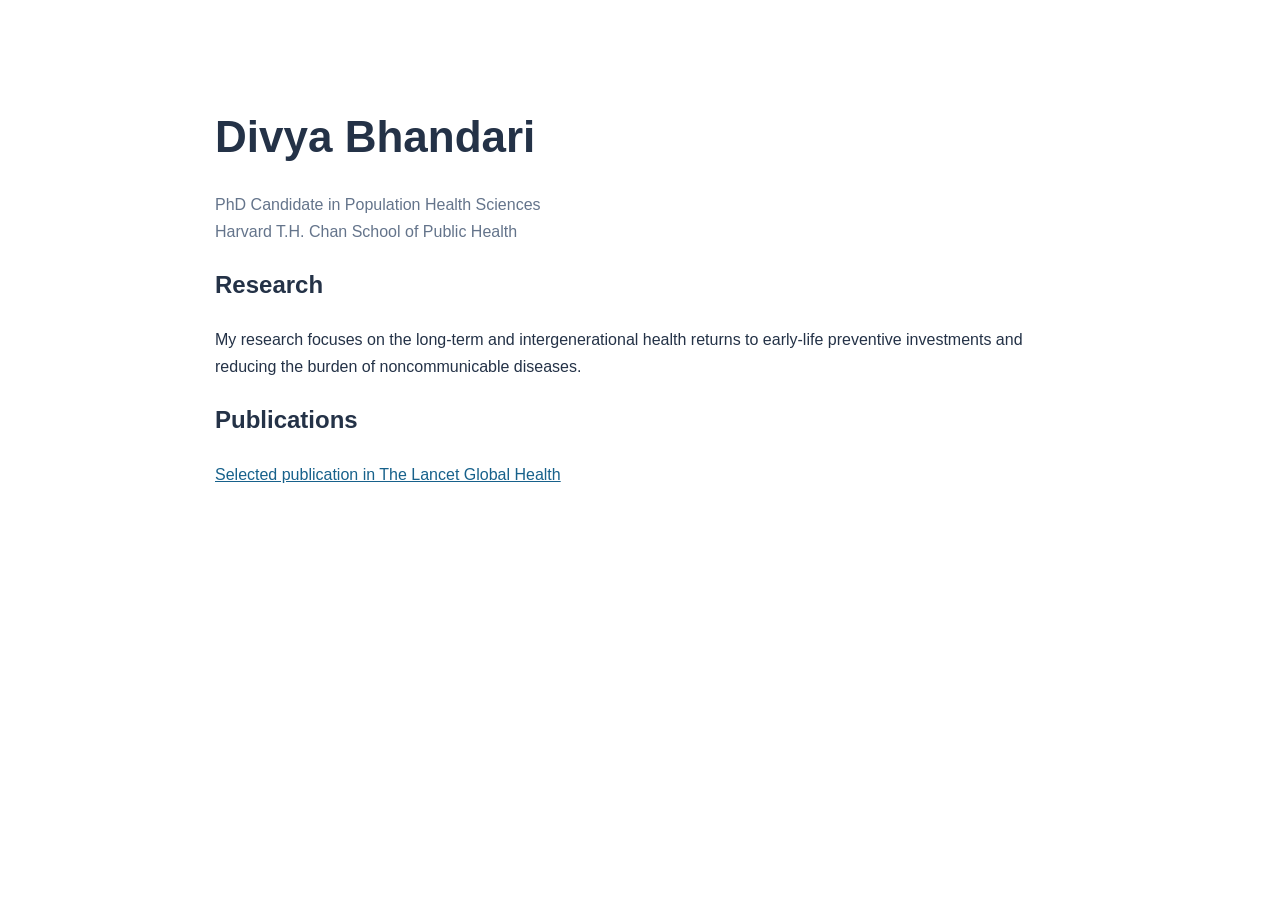
==== index.html @ 59390488 "Create index.html" ====
<!DOCTYPE html>
<html lang="en">
<head>
  <meta charset="UTF-8">
  <meta name="viewport" content="width=device-width, initial-scale=1">
  <title>Divya Bhandari | Harvard University</title>
  <style>
    body {
      font-family: Arial, sans-serif;
      max-width: 850px;
      margin: 100px auto;
      padding: 0 24px;
      line-height: 1.7;
      color: #243247;
    }
    h1 { font-size: 44px; margin-bottom: 0; }
    .subtitle { color: #64748b; }
    a { color: #17618b; }
  </style>
</head>
<body>
  <h1>Divya Bhandari</h1>
  <p class="subtitle">
    PhD Candidate in Population Health Sciences<br>
    Harvard T.H. Chan School of Public Health
  </p>

  <h2>Research</h2>
  <p>
    My research focuses on the long-term and
    intergenerational health returns to early-life
    preventive investments and reducing the burden
    of noncommunicable diseases.
  </p>

  <h2>Publications</h2>
  <p>
    <a href="https://www.thelancet.com/journals/langlo/article/PIIS2214-109X(25)00300-6/fulltext">
      Selected publication in The Lancet Global Health
    </a>
  </p>
</body>
</html>
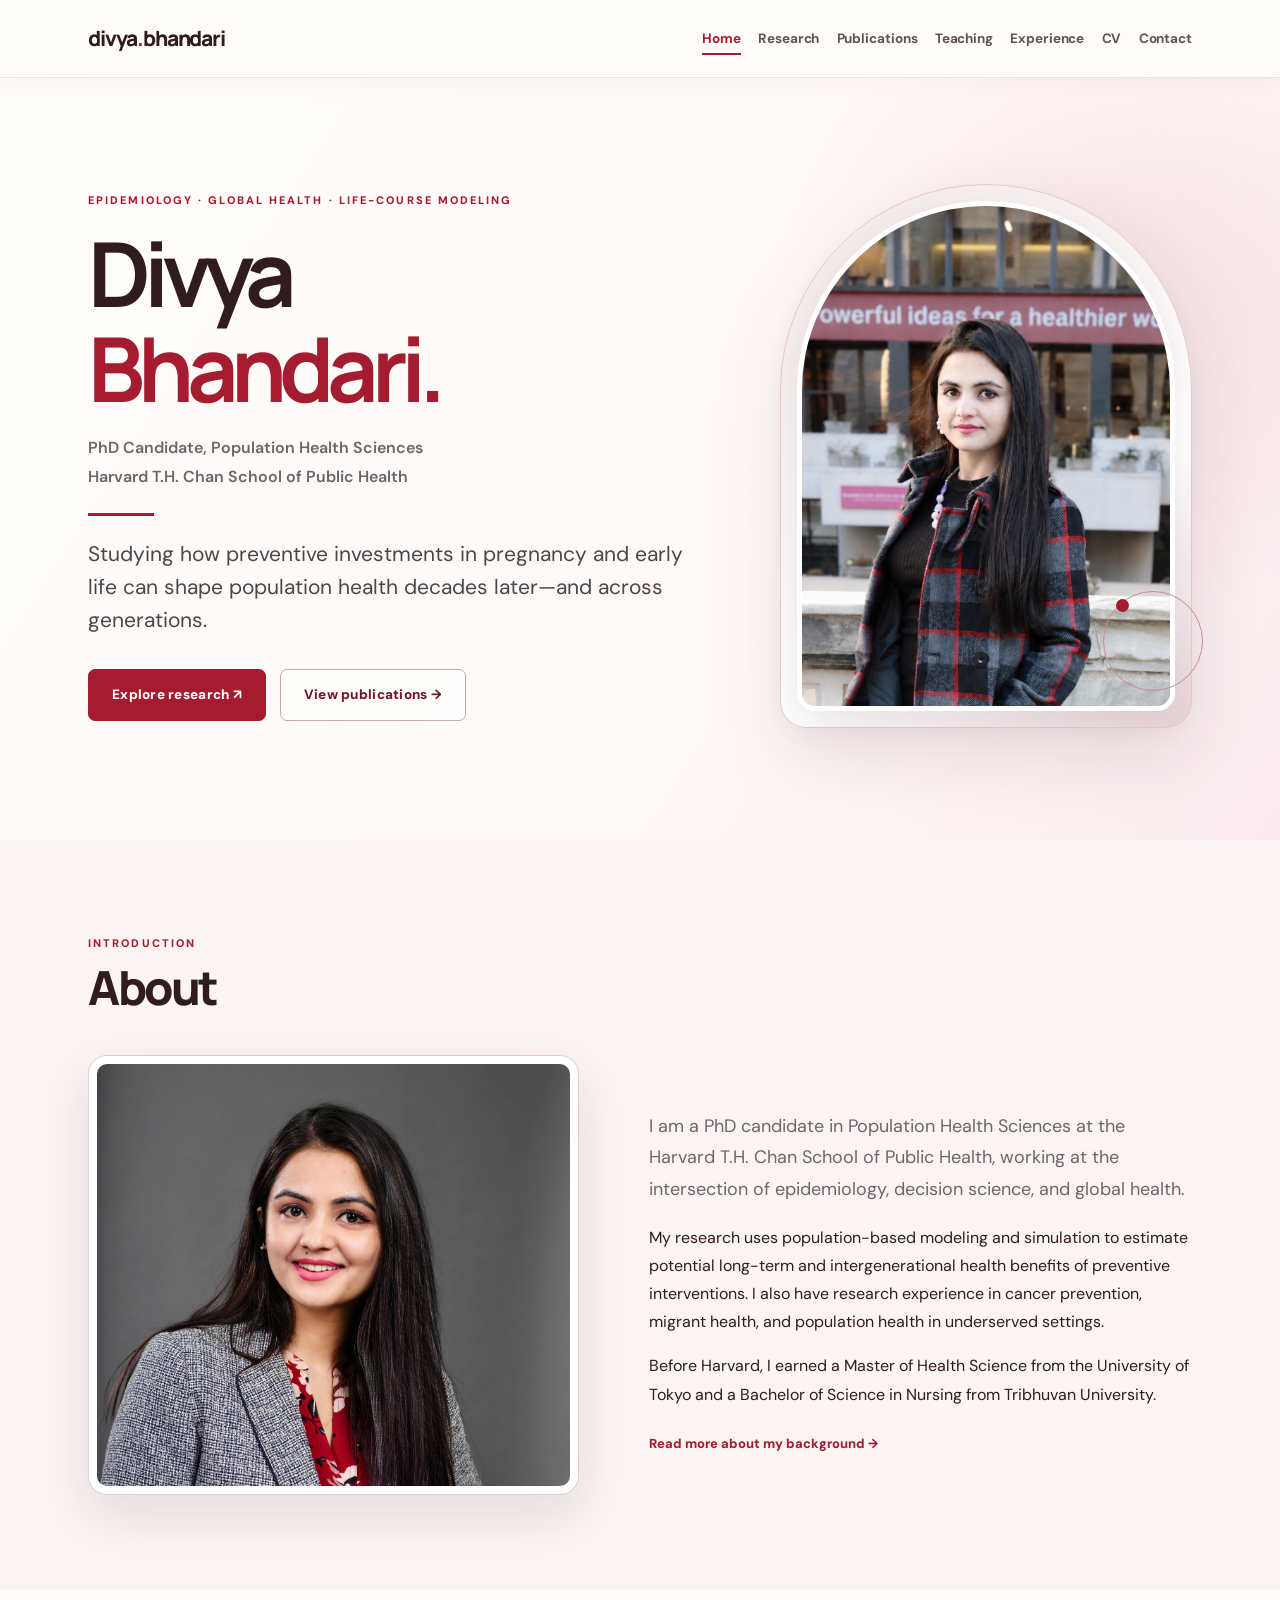
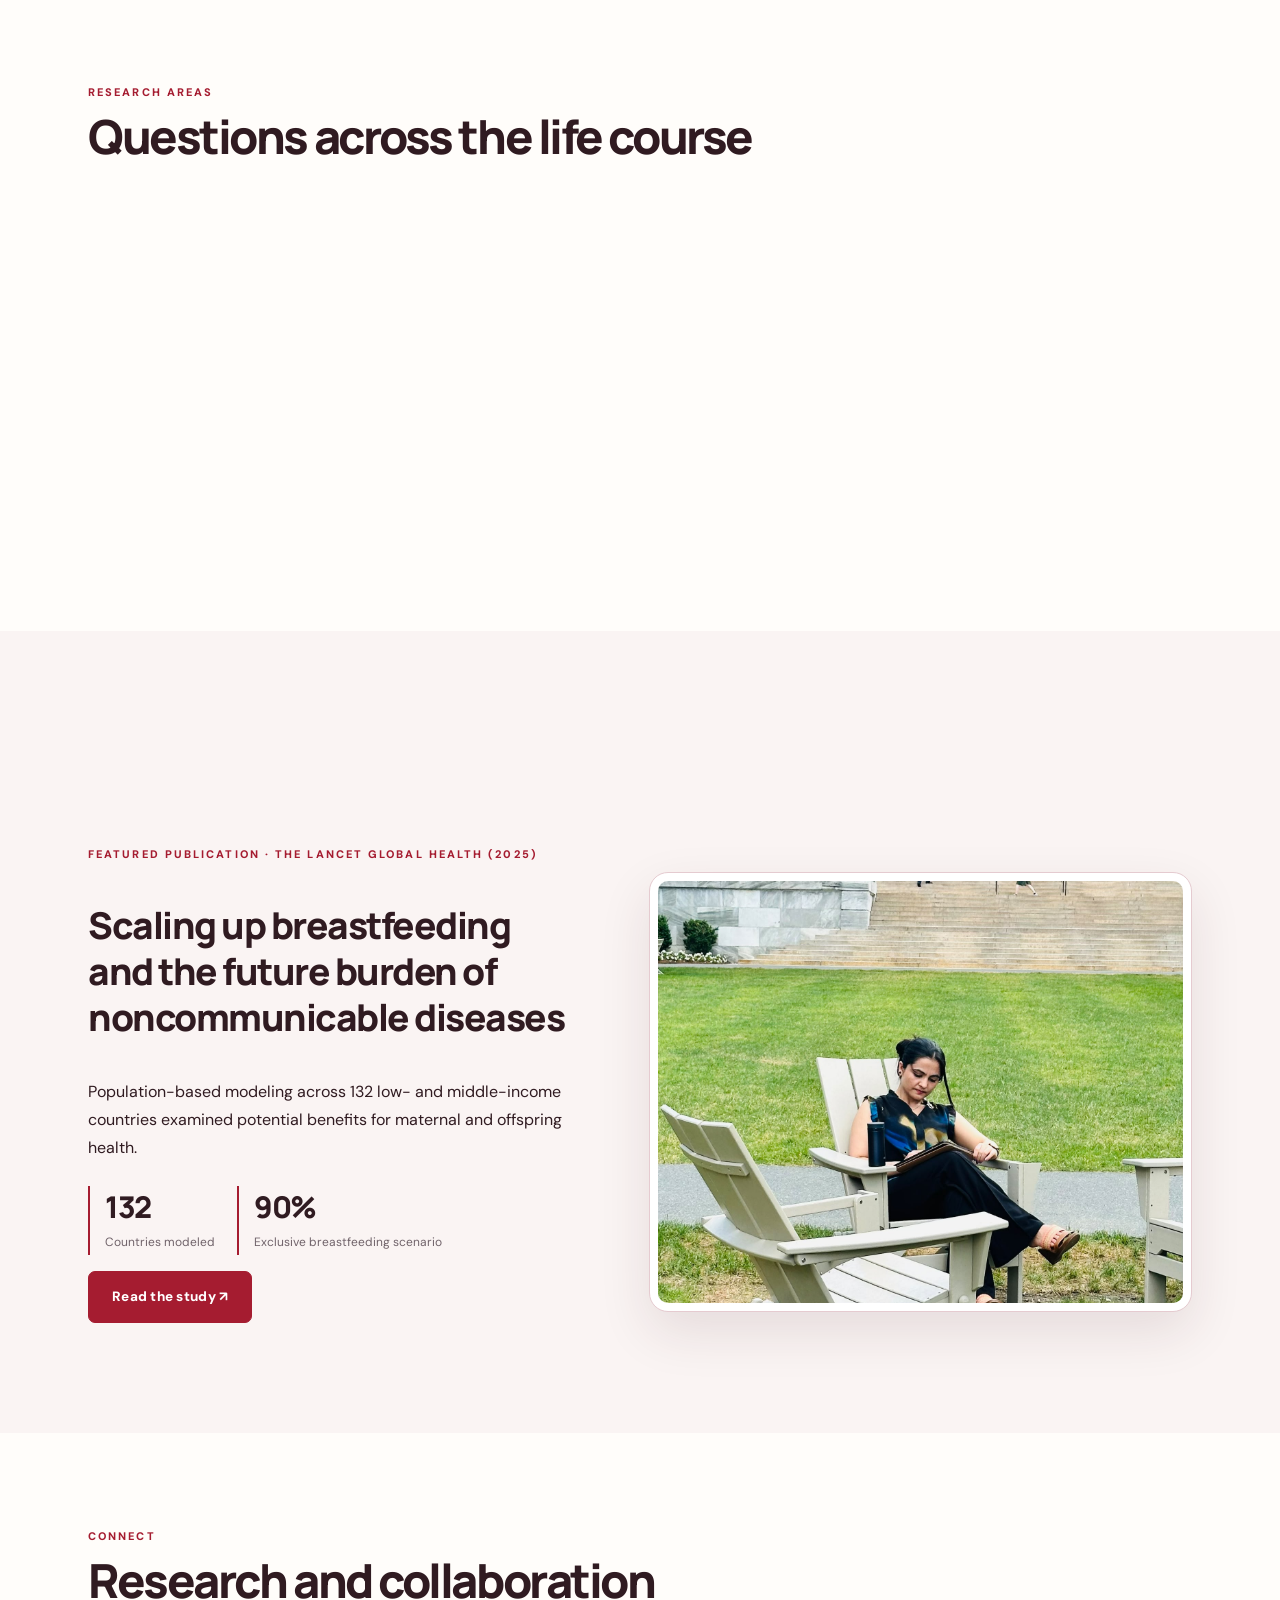
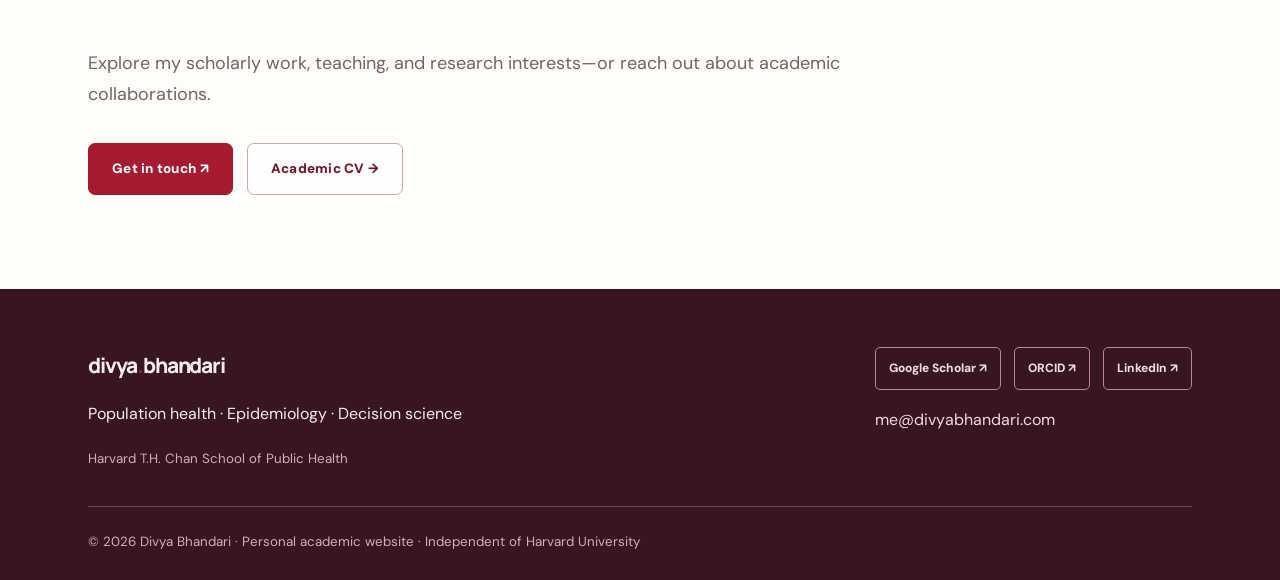
==== commit 0385853d: "Update academic website design" ====
--- a/index.html
+++ b/index.html
@@ -1,44 +1,2 @@
-
 <!DOCTYPE html>
-<html lang="en">
-<head>
-  <meta charset="UTF-8">
-  <meta name="viewport" content="width=device-width, initial-scale=1">
-  <title>Divya Bhandari | Harvard University</title>
-  <style>
-    body {
-      font-family: Arial, sans-serif;
-      max-width: 850px;
-      margin: 100px auto;
-      padding: 0 24px;
-      line-height: 1.7;
-      color: #243247;
-    }
-    h1 { font-size: 44px; margin-bottom: 0; }
-    .subtitle { color: #64748b; }
-    a { color: #17618b; }
-  </style>
-</head>
-<body>
-  <h1>Divya Bhandari</h1>
-  <p class="subtitle">
-    PhD Candidate in Population Health Sciences<br>
-    Harvard T.H. Chan School of Public Health
-  </p>
-
-  <h2>Research</h2>
-  <p>
-    My research focuses on the long-term and
-    intergenerational health returns to early-life
-    preventive investments and reducing the burden
-    of noncommunicable diseases.
-  </p>
-
-  <h2>Publications</h2>
-  <p>
-    <a href="https://www.thelancet.com/journals/langlo/article/PIIS2214-109X(25)00300-6/fulltext">
-      Selected publication in The Lancet Global Health
-    </a>
-  </p>
-</body>
-</html>
+<html lang="en"><head><meta charset="utf-8"/><meta content="width=device-width,initial-scale=1" name="viewport"/><meta content="Academic website of Divya Bhandari, PhD candidate in Population Health Sciences at Harvard University." name="description"/><meta content="#4a1020" name="theme-color"/><title>Home | Divya Bhandari</title><link href="https://www.divyabhandari.com/index.html" rel="canonical"/><link href="assets/css/style.css" rel="stylesheet"/><link href="assets/favicon.svg" rel="icon" type="image/svg+xml"/></head><body><a class="skip" href="#main">Skip to content</a><header class="site-header"><div class="container nav"><a class="wordmark" href="index.html">divya<span>.</span>bhandari</a><button aria-expanded="false" aria-label="Toggle navigation" class="nav-toggle">☰ Menu</button><nav aria-label="Primary navigation" class="navlinks"><a aria-current="page" href="index.html">Home</a><a href="research.html">Research</a><a href="publications.html">Publications</a><a href="teaching.html">Teaching</a><a href="experience.html">Experience</a><a href="cv.html">CV</a><a href="contact.html">Contact</a></nav></div></header><main id="main"><section class="hero"><div class="container hero-grid"><div class="reveal"><div class="eyebrow">Epidemiology · Global Health · Life-course Modeling</div><h1>Divya<br/><em>Bhandari.</em></h1><p class="hero-meta">PhD Candidate, Population Health Sciences<br/>Harvard T.H. Chan School of Public Health</p><span class="accent-line"></span><p class="lede">Studying how preventive investments in pregnancy and early life can shape population health decades later—and across generations.</p><div class="actions"><a class="btn primary" href="research.html">Explore research ↗</a><a class="btn secondary" href="publications.html">View publications →</a></div></div><div class="hero-image reveal"><img alt="Portrait of Divya Bhandari" height="1150" onerror="this.onerror=null;this.src='assets/images/photo-placeholder.svg';" src="assets/images/Headshot1.png" width="900"/><div aria-hidden="true" class="orbit"></div></div></div></section><section class="section alt"><div class="container"><div class="section-head reveal"><div><div class="eyebrow">Introduction</div><h2>About</h2></div></div><div class="split"><div class="reveal"><img alt="Divya Bhandari" class="photo" loading="lazy" onerror="this.onerror=null;this.src='assets/images/photo-placeholder.svg';" src="assets/images/Headshot2.JPG"/></div><div class="reveal"><p class="intro">I am a PhD candidate in Population Health Sciences at the Harvard T.H. Chan School of Public Health, working at the intersection of epidemiology, decision science, and global health.</p><p>My research uses population-based modeling and simulation to estimate potential long-term and intergenerational health benefits of preventive interventions. I also have research experience in cancer prevention, migrant health, and population health in underserved settings.</p><p>Before Harvard, I earned a Master of Health Science from the University of Tokyo and a Bachelor of Science in Nursing from Tribhuvan University.</p><a class="link" href="experience.html">Read more about my background →</a></div></div></div></section><section class="section"><div class="container"><div class="section-head reveal"><div><div class="eyebrow">Research areas</div><h2>Questions across the life course</h2></div></div><div class="cols3"><a class="card reveal" href="research.html#life-course"><span class="kicker">01 / Core research</span><h3>Early-life prevention &amp; life-course health</h3><p>Estimating how interventions during critical early periods may affect chronic disease across adulthood and generations.</p><span class="link">Explore →</span></a><a class="card reveal" href="research.html#nutrition"><span class="kicker">02 / Dissertation</span><h3>Nutrition &amp; population health modeling</h3><p>Breastfeeding, micronutrient supplementation, food fortification, and projected NCD outcomes.</p><span class="link">Explore →</span></a><a class="card reveal" href="research.html#other"><span class="kicker">03 / Additional research</span><h3>Cancer prevention &amp; health equity</h3><p>Research on screening behaviors, migrant health, and access to preventive services.</p><span class="link">Explore →</span></a></div></div></section><section class="section alt"><div class="container"><div class="section-head reveal"><div><div class="eyebrow">Selected paper</div><h2>Featured research</h2></div></div><div class="split"><div class="reveal"><div class="eyebrow">Featured publication · The Lancet Global Health (2025)</div><h3 style="font:800 clamp(25px,3vw,37px)/1.25 Manrope;letter-spacing:-.04em">Scaling up breastfeeding and the future burden of noncommunicable diseases</h3><p>Population-based modeling across 132 low- and middle-income countries examined potential benefits for maternal and offspring health.</p><div class="stat-row"><div class="stat"><strong>132</strong><span>Countries modeled</span></div><div class="stat"><strong>90%</strong><span>Exclusive breastfeeding scenario</span></div></div><p><a class="btn primary" href="https://www.thelancet.com/journals/langlo/article/PIIS2214-109X(25)00300-6/fulltext" rel="noopener" target="_blank">Read the study ↗</a></p></div><div class="reveal"><img alt="Research and academic activities" class="photo" loading="lazy" onerror="this.onerror=null;this.src='assets/images/photo-placeholder.svg';" src="assets/images/ResearchShot1.jpeg"/></div></div></div></section><section class="section"><div class="container"><div class="section-head reveal"><div><div class="eyebrow">Connect</div><h2>Research and collaboration</h2></div></div><div class="reveal"><p class="intro">Explore my scholarly work, teaching, and research interests—or reach out about academic collaborations.</p><div class="actions"><a class="btn primary" href="contact.html">Get in touch ↗</a><a class="btn secondary" href="cv.html">Academic CV →</a></div></div></div></section></main><footer class="footer"><div class="container"><div class="footgrid"><div><div class="wordmark">divya<span>.</span>bhandari</div><p>Population health · Epidemiology · Decision science</p><small>Harvard T.H. Chan School of Public Health</small></div><div><div class="socials"><a href="https://scholar.google.com/citations?user=fD8IorwAAAAJ&amp;hl=en" rel="noopener" target="_blank">Google Scholar ↗</a><a href="https://orcid.org/0000-0001-7720-9150" rel="noopener" target="_blank">ORCID ↗</a><a href="https://www.linkedin.com/in/divya-bhandari-harvard/" rel="noopener" target="_blank">LinkedIn ↗</a></div><p><a href="mailto:me@divyabhandari.com">me@divyabhandari.com</a></p></div></div><div class="foot-bottom"><small>© 2026 Divya Bhandari · Personal academic website · Independent of Harvard University</small></div></div></footer><script defer="" src="assets/js/site.js"></script></body></html>
--- a/assets/css/style.css
+++ b/assets/css/style.css
@@ -0,0 +1,52 @@
+@import url('https://fonts.googleapis.com/css2?family=DM+Sans:wght@400;500;600;700&family=Manrope:wght@400;500;600;700;800&display=swap');
+:root{--ink:#301b21;--muted:#70636a;--teal:#a51c30;--teal2:#f8e7eb;--blue:#681829;--paper:#fffdfa;--line:#eadde0;--card:#fff;--shadow:0 26px 80px rgba(77,21,36,.11)}*{box-sizing:border-box}html{scroll-behavior:smooth}body{margin:0;background:var(--paper);color:var(--ink);font:16px/1.7 'DM Sans',system-ui,sans-serif}a{color:inherit;text-decoration:none}button{font:inherit}a:focus-visible,button:focus-visible,input:focus-visible{outline:3px solid #e0a85b;outline-offset:3px}.container{max-width:1160px;margin:auto;padding:0 28px}.skip{position:absolute;left:-9999px}.skip:focus{left:10px;top:10px;background:white;padding:12px;z-index:100}.site-header{height:84px;position:sticky;top:0;z-index:40;border-bottom:1px solid rgba(234,221,224,.9);background:rgba(255,253,250,.94);backdrop-filter:blur(15px)}.nav{height:100%;display:flex;align-items:center;justify-content:space-between;gap:20px}.wordmark{font-family:Manrope,sans-serif;font-size:19px;font-weight:800;letter-spacing:-.04em;white-space:nowrap}.wordmark span{color:var(--teal)}.navlinks{display:flex;gap:26px;align-items:center}.navlinks a{font-size:13px;font-weight:700;color:#5d5358;transition:color .2s}.navlinks a:hover,.navlinks a[aria-current=page]{color:var(--teal)}.nav-toggle{display:none;background:none;border:0;cursor:pointer;padding:10px;color:var(--ink)}.eyebrow{text-transform:uppercase;letter-spacing:.19em;font-size:11px;font-weight:800;color:var(--teal)}.hero{padding:100px 0 108px;overflow:hidden;position:relative}.hero:before{content:'';position:absolute;width:490px;height:490px;background:radial-gradient(circle,#f8e5ea,transparent 70%);right:-120px;top:-130px;pointer-events:none}.hero-grid{display:grid;grid-template-columns:1.2fr .8fr;gap:74px;align-items:center}.hero h1{font-family:Manrope,sans-serif;font-size:clamp(52px,7vw,94px);letter-spacing:-.075em;line-height:1.06;margin:16px 0 18px}.hero h1 em{font-style:normal;color:var(--teal)}.lede{font-size:21px;line-height:1.58;color:#574e53;max-width:690px}.hero-meta{color:var(--muted);font-weight:600}.hero-image{position:relative}.hero-image img{width:100%;height:510px;object-fit:cover;border-radius:200px 200px 24px 24px;box-shadow:var(--shadow)}.orbit{position:absolute;right:-22px;bottom:28px;width:100px;height:100px;border:1px solid #bf7c8b;border-radius:50%;animation:spin 22s linear infinite}.orbit:before{content:'';position:absolute;top:7px;left:12px;width:13px;height:13px;background:var(--teal);border-radius:50%}@keyframes spin{to{transform:rotate(360deg)}}.actions{display:flex;gap:14px;flex-wrap:wrap;margin-top:32px}.btn{display:inline-flex;align-items:center;justify-content:center;gap:8px;padding:13px 23px;border-radius:6px;font-size:13px;letter-spacing:.02em;font-weight:800;border:1px solid var(--ink);transition:transform .2s,background .2s}.btn:hover{transform:translateY(-3px)}.btn.primary{background:var(--ink);color:white}.btn.secondary{background:transparent}.btn.small{padding:9px 15px}.section{padding:86px 0}.section.alt{background:#faf3f2}.section-head{display:flex;justify-content:space-between;align-items:end;gap:25px;margin-bottom:32px}.section h2,.page-title{font-family:Manrope,sans-serif;font-weight:800;letter-spacing:-.052em;line-height:1.18}.section h2{font-size:clamp(32px,4vw,47px);margin:7px 0}.page-title{font-size:clamp(43px,5vw,66px);margin:12px 0 18px}.intro{max-width:820px;color:var(--muted);font-size:18px}.cols2{display:grid;grid-template-columns:1fr 1fr;gap:26px}.cols3{display:grid;grid-template-columns:repeat(3,1fr);gap:20px}.card{background:var(--card);padding:29px;border:1px solid var(--line);border-radius:11px;box-shadow:0 12px 30px rgba(21,55,70,.025);transition:transform .3s,box-shadow .3s}.card:hover{transform:translateY(-4px);box-shadow:var(--shadow)}.card h3{font:800 20px/1.35 Manrope,sans-serif;letter-spacing:-.02em;margin:12px 0}.card p{color:var(--muted);margin:0 0 13px}.kicker{font-size:11px;font-weight:800;text-transform:uppercase;letter-spacing:.13em;color:var(--teal)}.link{display:inline-block;font-size:13px;font-weight:800;color:var(--teal);margin-top:8px}.stat-row{display:flex;gap:22px;flex-wrap:wrap;margin-top:24px}.stat{border-left:2px solid var(--teal);padding-left:15px}.stat strong{display:block;font:800 30px Manrope;letter-spacing:-.05em}.stat span{font-size:12px;color:var(--muted)}.split{display:grid;grid-template-columns:.95fr 1.05fr;gap:70px;align-items:center}.photo{width:100%;display:block;border-radius:10px;object-fit:cover;max-height:440px}.page-head{padding:88px 0 47px;border-bottom:1px solid var(--line)}.page-head .intro{margin-top:15px}.timeline{border-left:1px solid #cf9caa;padding-left:28px}.timeline-item{position:relative;margin:0 0 32px}.timeline-item:before{content:'';position:absolute;left:-34px;top:9px;width:11px;height:11px;border-radius:50%;background:var(--teal)}.timeline-item h3{margin:3px 0 6px;font:800 20px Manrope}.timeline-item p{margin:5px 0;color:var(--muted)}.pub-toolbar{display:flex;gap:10px;flex-wrap:wrap;align-items:center;margin-bottom:25px}.chip{border:1px solid #e1ced1;border-radius:30px;background:white;color:#64565c;cursor:pointer;font-size:12px;font-weight:800;padding:9px 14px}.chip.active{background:var(--ink);color:white;border-color:var(--ink)}.search{padding:12px 14px;border-radius:7px;border:1px solid #e2d3d6;min-width:230px;flex:1;font:inherit;font-size:13px}.pub{background:white;border:1px solid var(--line);border-radius:9px;padding:23px 26px;margin:12px 0;transition:border-color .2s}.pub:hover{border-color:#cc7785}.pub h3{font:800 16px/1.5 Manrope;margin:6px 0}.pub p{color:var(--muted);font-size:13px;margin:4px 0}.pub a{font-weight:800;color:var(--teal);font-size:13px}.pill{background:#fae7eb;border-radius:4px;padding:4px 8px;color:#85283b;font-size:10px;font-weight:800;text-transform:uppercase;letter-spacing:.07em}.gallery{display:grid;grid-template-columns:1fr 1fr;gap:18px}.gallery figure{margin:0}.gallery img{width:100%;height:290px;object-fit:cover;border-radius:10px}.gallery figcaption{font-size:12px;color:var(--muted);padding:8px 0}.footer{background:#371522;color:#f8ecee;padding:58px 0 25px}.footgrid{display:flex;justify-content:space-between;gap:30px;flex-wrap:wrap}.footer a{color:#f5d9df}.footer small{color:#d3aeb6}.foot-bottom{border-top:1px solid #744451;padding-top:20px;margin-top:34px}.socials{display:flex;gap:13px;flex-wrap:wrap}.socials a{border:1px solid #b98591;border-radius:5px;padding:10px 13px;font-size:12px;font-weight:800}.socials a:hover{background:#753447}.two-up{display:grid;grid-template-columns:repeat(2,minmax(0,1fr));gap:20px}.notice{padding:15px 18px;border-left:3px solid var(--teal);background:#fcf0f2;color:#774452;font-size:13px}.reveal{opacity:0;transform:translateY(22px);transition:opacity .7s ease,transform .7s ease}.reveal.visible{opacity:1;transform:none}.accent-line{display:block;width:66px;height:3px;background:var(--teal);margin:22px 0}.hide{display:none!important}
+@media(max-width:850px){.nav-toggle{display:block}.navlinks{display:none;position:absolute;top:83px;left:0;right:0;padding:24px;background:var(--paper);box-shadow:0 20px 30px #17293320;flex-direction:column;align-items:stretch;gap:14px}.navlinks.open{display:flex}.hero-grid,.split{grid-template-columns:1fr;gap:38px}.hero{padding:65px 0}.hero-image{max-width:450px}.hero-image img{height:410px}.cols3{grid-template-columns:1fr 1fr}.section{padding:66px 0}}@media(max-width:600px){.container{padding:0 20px}.hero h1{font-size:56px}.cols2,.cols3,.two-up,.gallery{grid-template-columns:1fr}.section-head{display:block}.page-head{padding:58px 0 35px}.gallery img{height:250px}}@media(prefers-reduced-motion:reduce){*,*:before,*:after{scroll-behavior:auto!important;animation:none!important;transition:none!important}.reveal{opacity:1;transform:none}}
+
+/* Crimson academic redesign: restrained typography, fluid navigation, polished interaction. */
+:root{--crimson:#a51c30;--crimson-dark:#71152a;--cream:#fffdfa}
+body{font-size:16px;line-height:1.76;text-rendering:optimizeLegibility}
+.site-header{height:78px;box-shadow:0 5px 22px rgba(52,18,30,.035)}
+.wordmark{font-size:21px;letter-spacing:-.055em}
+.navlinks{gap:clamp(10px,1.35vw,23px)}
+.navlinks a{font-size:13.5px;font-weight:700;position:relative;padding:10px 0;letter-spacing:-.007em}
+.navlinks a:after{content:'';position:absolute;bottom:5px;left:0;height:2px;width:0;background:var(--crimson);transition:width .23s ease}
+.navlinks a:hover:after,.navlinks a[aria-current=page]:after{width:100%}
+.hero{background:linear-gradient(122deg,#fffdfa 0%,#fff9f7 63%,#f9eaee 100%);padding:106px 0 112px}
+.hero:before{background:radial-gradient(circle,rgba(165,28,48,.095),transparent 72%);width:650px;height:650px;right:-150px;top:-100px}
+.hero h1{letter-spacing:-.08em}
+.hero h1 em{color:var(--crimson)}
+.hero-image img{box-shadow:0 35px 80px rgba(75,22,37,.15);border:7px solid #fff}
+.orbit{border-color:#c78c99}
+.orbit:before{background:var(--crimson)}
+.eyebrow,.kicker{color:var(--crimson);font-weight:800}
+.lede{color:#51434a}
+.btn{border-color:var(--crimson-dark);border-radius:7px;font-size:13.5px;min-height:45px}
+.btn.primary{background:var(--crimson);border-color:var(--crimson);color:white}
+.btn.primary:hover{background:var(--crimson-dark)}
+.btn.secondary{color:var(--crimson-dark);border-color:#caa7ae;background:rgba(255,255,255,.75)}
+.btn.secondary:hover{background:#fbebee}
+.section{padding:94px 0}
+.section.alt{background:#faf4f3}
+.card{border-radius:15px;padding:32px;box-shadow:0 12px 32px rgba(70,23,38,.035)}
+.card:hover{box-shadow:0 22px 46px rgba(70,23,38,.095)}
+.card h3{font-size:21px;line-height:1.36}
+.page-head{background:linear-gradient(115deg,#fffdfa,#f9eef0)}
+.page-title{letter-spacing:-.065em}
+.link,.pub a{color:var(--crimson)}
+.chip.active{background:var(--crimson);border-color:var(--crimson)}
+.pill{background:#f9e5ea;color:#862036}
+.photo,.gallery img{border-radius:14px;box-shadow:0 12px 35px rgba(82,19,34,.06)}
+.socials a:hover{color:#fff;background:#773346}
+.reveal{transform:translateY(26px);transition:opacity .75s cubic-bezier(.2,.65,.25,1),transform .75s cubic-bezier(.2,.65,.25,1)}
+@media(max-width:850px){.navlinks{top:77px}.navlinks a{font-size:16px}.section{padding:65px 0}}
+@media(max-width:600px){.hero{padding:55px 0 65px}.hero h1{font-size:clamp(49px,12vw,66px)}.hero-image img{height:auto;max-height:460px}.wordmark{font-size:19px}}
+
+/* v3: intentional, framed portrait and editorial image presentation */
+.hero-image { padding: 16px; border-radius: 220px 220px 28px 28px; background: linear-gradient(145deg,#f4e8e8,#ffffff 66%,#e8d5d9); border: 1px solid #e5cbd0; box-shadow: 0 28px 75px rgba(68,25,34,.11); }
+.hero-image img { display:block; width:100%; border: 5px solid #fff; border-radius: 200px 200px 19px 19px; box-shadow: 0 12px 34px rgba(67,29,38,.10); object-position:center 23%; }
+.hero-image .orbit { right:-12px; bottom:36px; }
+.photo { padding: 8px; border: 1px solid #e5cbd0; background:#fff; border-radius: 19px; box-shadow: 0 20px 52px rgba(68,25,34,.11); object-fit:cover; object-position:center 25%; }
+.gallery figure { background:#fff; border:1px solid #ead9dc; padding:9px; border-radius:18px; box-shadow:0 14px 35px rgba(68,25,34,.07); overflow:hidden; }
+.gallery img {display:block; border-radius:12px; box-shadow:none; height:300px; object-fit:cover;}
+.gallery figcaption:empty {display:none;}
+@media(max-width:600px){.hero-image {padding:9px;} .gallery img{height:260px;}}
